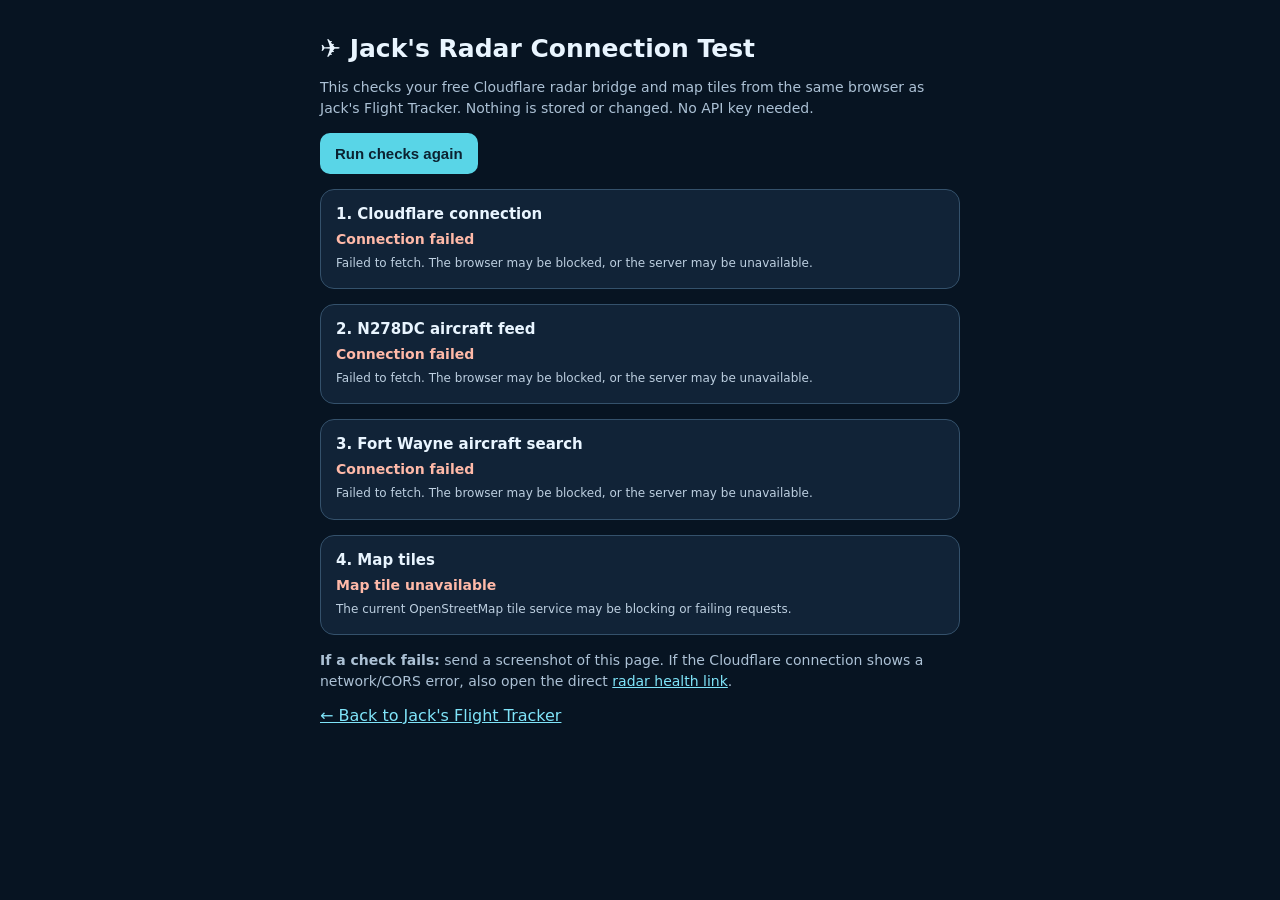
==== radar-test.html @ 7ba0e62e "Add one-tap mobile radar and map diagnostics to identify 403/CORS/upstream errors" ====
<!doctype html>
<html lang="en">
<head>
<meta charset="utf-8">
<meta name="viewport" content="width=device-width, initial-scale=1">
<meta name="theme-color" content="#08121f">
<title>Jack's Radar — Connection Test</title>
<style>
:root{color-scheme:dark;font-family:system-ui,-apple-system,sans-serif}
*{box-sizing:border-box}body{background:#071422;color:#e9f5ff;margin:0;padding:22px}
main{max-width:640px;margin:0 auto}
h1{font-size:25px;margin:12px 0 8px}.small{color:#acc1d5;font-size:14px;line-height:1.5}
.panel{border:1px solid #34516b;background:#112337;padding:15px;border-radius:14px;margin:15px 0}
h2{font-size:15px;margin:0 0 8px}.status{font-size:14px;font-weight:700}
.good{color:#80e6ad}.bad{color:#ffb9a8}.warn{color:#f4d38f}
.detail{color:#bdcfe0;font-size:12px;line-height:1.6;margin-top:7px;overflow-wrap:anywhere}
a{color:#7fe4f9;overflow-wrap:anywhere}button{background:#59d5e7;color:#0b2231;border:0;border-radius:10px;padding:12px 15px;font-size:15px;font-weight:800}
</style>
</head>
<body><main>
<h1>✈ Jack's Radar Connection Test</h1>
<p class="small">This checks your free Cloudflare radar bridge and map tiles from the same browser as Jack's Flight Tracker. Nothing is stored or changed. No API key needed.</p>
<button id="run" type="button">Run checks again</button>
<div class="panel"><h2>1. Cloudflare connection</h2><div id="health" class="status">Waiting…</div><div id="healthDetail" class="detail"></div></div>
<div class="panel"><h2>2. N278DC aircraft feed</h2><div id="aircraft" class="status">Waiting…</div><div id="aircraftDetail" class="detail"></div></div>
<div class="panel"><h2>3. Fort Wayne aircraft search</h2><div id="nearby" class="status">Waiting…</div><div id="nearbyDetail" class="detail"></div></div>
<div class="panel"><h2>4. Map tiles</h2><div id="tiles" class="status">Waiting…</div><div id="tilesDetail" class="detail"></div></div>
<p class="small"><strong>If a check fails:</strong> send a screenshot of this page. If the Cloudflare connection shows a network/CORS error, also open the direct <a href="https://jacks-radar.joshua-maziarz1.workers.dev/health" target="_blank" rel="noopener">radar health link</a>.</p>
<a href="./">← Back to Jack's Flight Tracker</a>
</main>
<script>
'use strict';
const BASE='https://jacks-radar.joshua-maziarz1.workers.dev';
function result(id,label,detail,level){
 const el=document.getElementById(id);
 el.className='status '+level;
 el.textContent=label;
 document.getElementById(id+'Detail').textContent=detail;
}
async function check(id,path){
 result(id,'Checking…','', 'warn');
 try{
   const res=await fetch(BASE+path,{cache:'no-store',signal:AbortSignal.timeout(14000)});
   const body=await res.text();
   let data;try{data=JSON.parse(body)}catch(_){}
   if(!res.ok){
     result(id,'HTTP '+res.status+' — error',data?.error||body.slice(0,180)||res.statusText,'bad');return;
   }
   if(id==='health'){
     const good=data?.service==='jacks-flight-tracker-radar';
     result(id,good?'Connected ✓':'Unexpected health response',
       good?'Cloudflare Worker responding and CORS is allowed from this browser.':'Received HTTP 200, but not our radar service.',good?'good':'bad');
     return;
   }
   if(!Array.isArray(data?.ac)){
     result(id,'Unexpected response','The aircraft feed did not return an aircraft array.', 'bad');return;
   }
   if(id==='aircraft'){
     const ac=data.ac.find(a=>a.r==='N278DC');
     result(id,ac?'N278DC data received ✓':'Feed working — N278DC not visible',
       ac?'Position: '+[ac.lat,ac.lon].join(', ')+' · last signal '+(ac.seen_pos??'?')+' seconds ago · '+(data.source||'public data'):'The connection worked, but this plane may not be flying now. Provider: '+(data.source||'public data'),
       ac?'good':'warn');
   }else {
     result(id,'Feed connected ✓ — '+data.ac.length+' aircraft',
       'Free data provider: '+(data.source||'public data')+'. Counts reflect public receiver coverage.', 'good');
   }
 }catch(error){
   result(id,'Connection failed',String(error?.message||error)+'. The browser may be blocked, or the server may be unavailable.','bad');
 }
}
function tileTest(){
 result('tiles','Loading map tile…','','warn');
 const image=new Image();
 const timer=setTimeout(()=>{image.src='';result('tiles','Map tile timed out','The map server is slow or blocked from this browser.','bad')},12000);
 image.onload=()=>{clearTimeout(timer);result('tiles','Map tile loaded ✓','OpenStreetMap tiles can be reached from your browser. Blank squares may be a map resizing or intermittent connection issue.','good')};
 image.onerror=()=>{clearTimeout(timer);result('tiles','Map tile unavailable','The current OpenStreetMap tile service may be blocking or failing requests.','bad')};
 image.src='https://tile.openstreetmap.org/7/33/47.png';
}
async function run(){
 document.getElementById('run').disabled=true;
 const calls=[check('health','/health'),check('aircraft','/api/aircraft/N278DC'),check('nearby','/api/nearby')];
 tileTest();
 await Promise.all(calls);
 document.getElementById('run').disabled=false;
}
document.getElementById('run').addEventListener('click',run);
run();
</script></body></html>
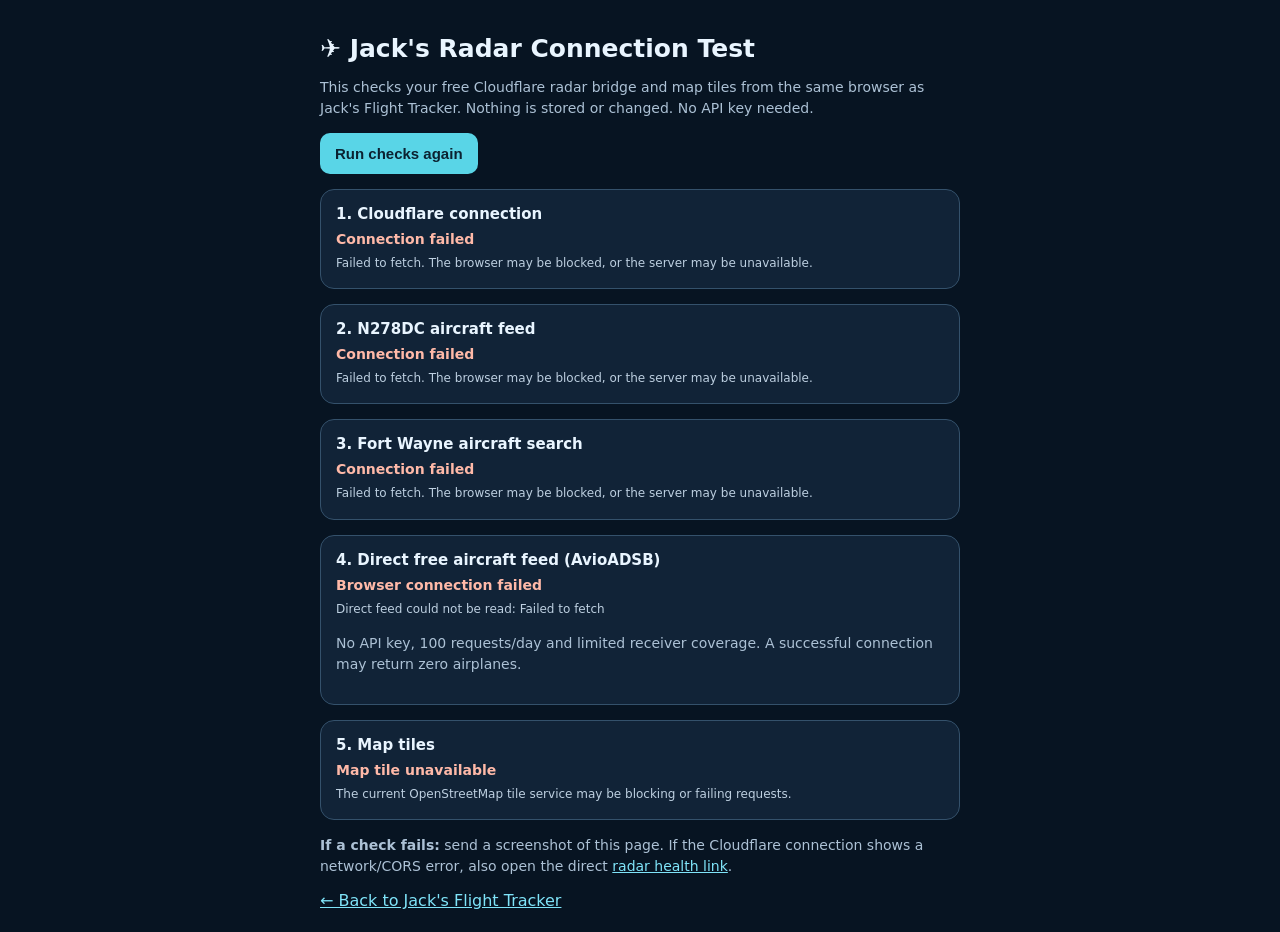
==== commit 1fda8c08: "Add direct CORS-enabled AvioADSB browser diagnostic without changing Cloudflare Worker" ====
--- a/radar-test.html
+++ b/radar-test.html
@@ -24,7 +24,8 @@
 <div class="panel"><h2>1. Cloudflare connection</h2><div id="health" class="status">Waiting…</div><div id="healthDetail" class="detail"></div></div>
 <div class="panel"><h2>2. N278DC aircraft feed</h2><div id="aircraft" class="status">Waiting…</div><div id="aircraftDetail" class="detail"></div></div>
 <div class="panel"><h2>3. Fort Wayne aircraft search</h2><div id="nearby" class="status">Waiting…</div><div id="nearbyDetail" class="detail"></div></div>
-<div class="panel"><h2>4. Map tiles</h2><div id="tiles" class="status">Waiting…</div><div id="tilesDetail" class="detail"></div></div>
+<div class="panel"><h2>4. Direct free aircraft feed (AvioADSB)</h2><div id="avio" class="status">Waiting…</div><div id="avioDetail" class="detail"></div><p class="small">No API key, 100 requests/day and limited receiver coverage. A successful connection may return zero airplanes.</p></div>
+<div class="panel"><h2>5. Map tiles</h2><div id="tiles" class="status">Waiting…</div><div id="tilesDetail" class="detail"></div></div>
 <p class="small"><strong>If a check fails:</strong> send a screenshot of this page. If the Cloudflare connection shows a network/CORS error, also open the direct <a href="https://jacks-radar.joshua-maziarz1.workers.dev/health" target="_blank" rel="noopener">radar health link</a>.</p>
 <a href="./">← Back to Jack's Flight Tracker</a>
 </main>
@@ -68,6 +69,30 @@
    result(id,'Connection failed',String(error?.message||error)+'. The browser may be blocked, or the server may be unavailable.','bad');
  }
 }
+async function checkAvio(){
+ result('avio','Checking direct aircraft feed…','','warn');
+ try {
+   const res=await fetch('https://avioadsb.org/v1/point/41.13/-85.14/100',{
+     cache:'no-store',signal:AbortSignal.timeout(14000)
+   });
+   if(res.status===429){
+     result('avio','Free quota or 10-second rate limit reached',
+       'Wait before retrying. AvioADSB permits 100 no-key requests/day per network.','warn');
+     return;
+   }
+   if(!res.ok){
+     result('avio','HTTP '+res.status+' — error','Free AvioADSB feed could not be reached.','bad');return;
+   }
+   const data=await res.json();
+   if(!Array.isArray(data.ac))throw Error('Unexpected aircraft response');
+   result('avio','Direct connection works ✓',
+     data.ac.length+' aircraft reported near Fort Wayne. '+(data.ac.length?'Use Find flying plane to test.':'The free receiver network may have limited coverage there.'),
+     data.ac.length?'good':'warn');
+ }catch(error){
+   result('avio','Browser connection failed',
+      'Direct feed could not be read: '+String(error?.message||error),'bad');
+ }
+}
 function tileTest(){
  result('tiles','Loading map tile…','','warn');
  const image=new Image();
@@ -78,7 +103,7 @@
 }
 async function run(){
  document.getElementById('run').disabled=true;
- const calls=[check('health','/health'),check('aircraft','/api/aircraft/N278DC'),check('nearby','/api/nearby')];
+ const calls=[check('health','/health'),check('aircraft','/api/aircraft/N278DC'),check('nearby','/api/nearby'),checkAvio()];
  tileTest();
  await Promise.all(calls);
  document.getElementById('run').disabled=false;
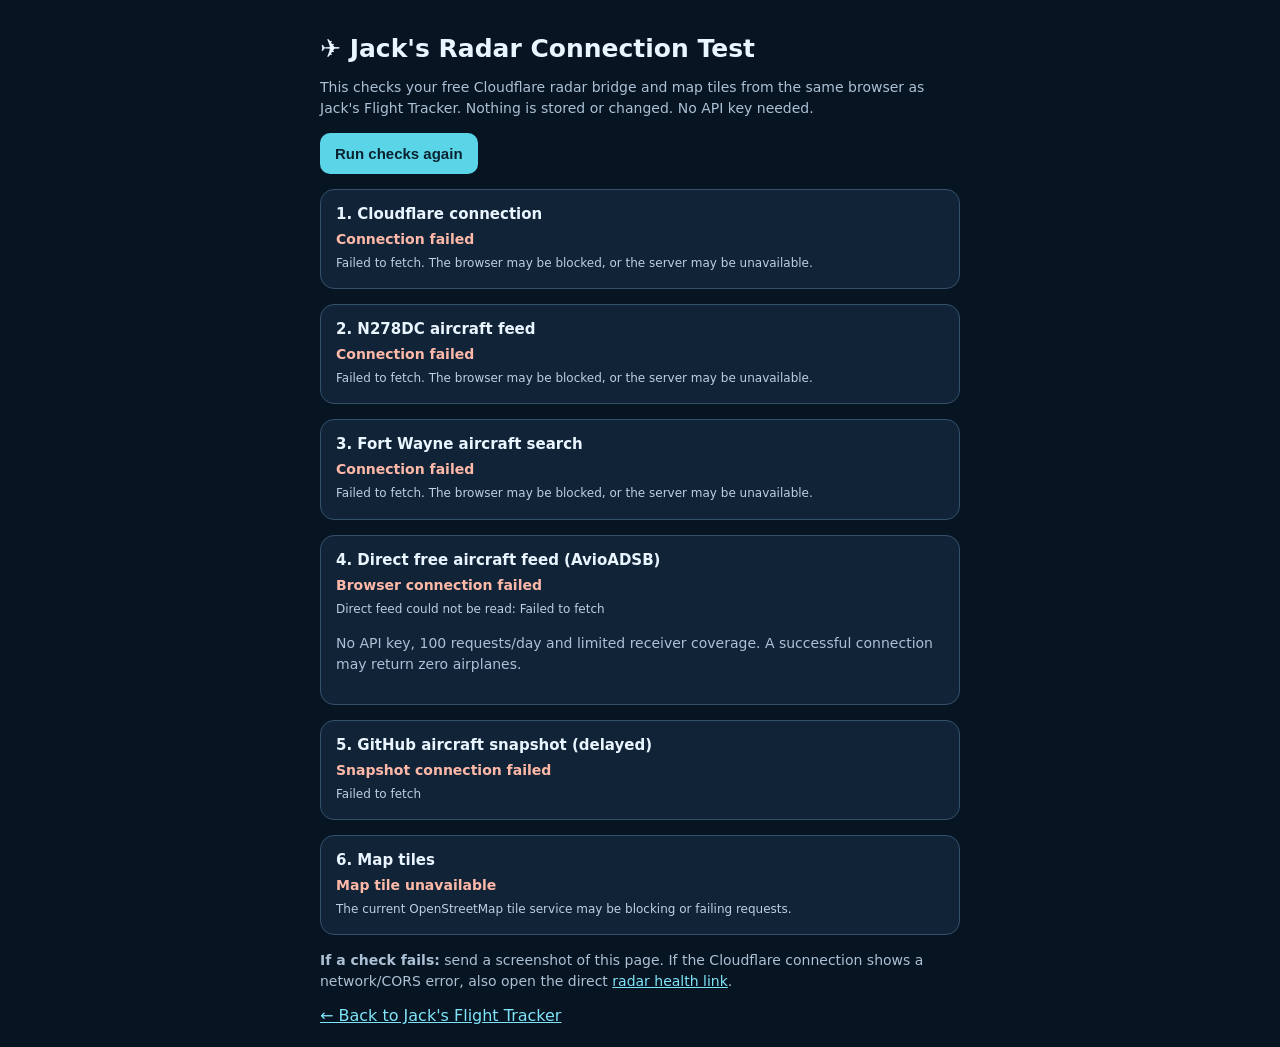
==== commit 11155a84: "Display free GitHub delayed aircraft sample status in radar diagnostics" ====
--- a/radar-test.html
+++ b/radar-test.html
@@ -25,7 +25,8 @@
 <div class="panel"><h2>2. N278DC aircraft feed</h2><div id="aircraft" class="status">Waiting…</div><div id="aircraftDetail" class="detail"></div></div>
 <div class="panel"><h2>3. Fort Wayne aircraft search</h2><div id="nearby" class="status">Waiting…</div><div id="nearbyDetail" class="detail"></div></div>
 <div class="panel"><h2>4. Direct free aircraft feed (AvioADSB)</h2><div id="avio" class="status">Waiting…</div><div id="avioDetail" class="detail"></div><p class="small">No API key, 100 requests/day and limited receiver coverage. A successful connection may return zero airplanes.</p></div>
-<div class="panel"><h2>5. Map tiles</h2><div id="tiles" class="status">Waiting…</div><div id="tilesDetail" class="detail"></div></div>
+<div class="panel"><h2>5. GitHub aircraft snapshot (delayed)</h2><div id="snapshot" class="status">Waiting…</div><div id="snapshotDetail" class="detail"></div></div>
+<div class="panel"><h2>6. Map tiles</h2><div id="tiles" class="status">Waiting…</div><div id="tilesDetail" class="detail"></div></div>
 <p class="small"><strong>If a check fails:</strong> send a screenshot of this page. If the Cloudflare connection shows a network/CORS error, also open the direct <a href="https://jacks-radar.joshua-maziarz1.workers.dev/health" target="_blank" rel="noopener">radar health link</a>.</p>
 <a href="./">← Back to Jack's Flight Tracker</a>
 </main>
@@ -93,6 +94,23 @@
       'Direct feed could not be read: '+String(error?.message||error),'bad');
  }
 }
+async function checkSnapshot(){
+ result('snapshot','Checking GitHub aircraft sample…','','warn');
+ const url='https://raw.githubusercontent.com/joshuamaziarz1-ux/-jacks-flight-tracker/radar-data/fort-wayne.json?minute='+Math.floor(Date.now()/60000);
+ try {
+   const res=await fetch(url,{cache:'no-store',signal:AbortSignal.timeout(14000)});
+   if(!res.ok)throw Error('HTTP '+res.status);
+   const data=await res.json();
+   if(!Array.isArray(data.ac)||!data.fetchedAt)throw Error('Unexpected snapshot data');
+   const ageSeconds=Math.max(0,(Date.now()-Date.parse(data.fetchedAt))/1000);
+   const ageText=Math.ceil(ageSeconds/60)+' minutes ago';
+   result('snapshot',data.ac.length+' aircraft in saved snapshot'+(ageSeconds<=900?' ✓':' (old)'),
+     'Last collected '+ageText+'. This is delayed data, not a live position. Source: adsb.lol ODbL 1.0.',
+     ageSeconds<=900?'good':'warn');
+ } catch(error){
+   result('snapshot','Snapshot connection failed',String(error.message||error),'bad');
+ }
+}
 function tileTest(){
  result('tiles','Loading map tile…','','warn');
  const image=new Image();
@@ -103,7 +121,7 @@
 }
 async function run(){
  document.getElementById('run').disabled=true;
- const calls=[check('health','/health'),check('aircraft','/api/aircraft/N278DC'),check('nearby','/api/nearby'),checkAvio()];
+ const calls=[check('health','/health'),check('aircraft','/api/aircraft/N278DC'),check('nearby','/api/nearby'),checkAvio(),checkSnapshot()];
  tileTest();
  await Promise.all(calls);
  document.getElementById('run').disabled=false;
